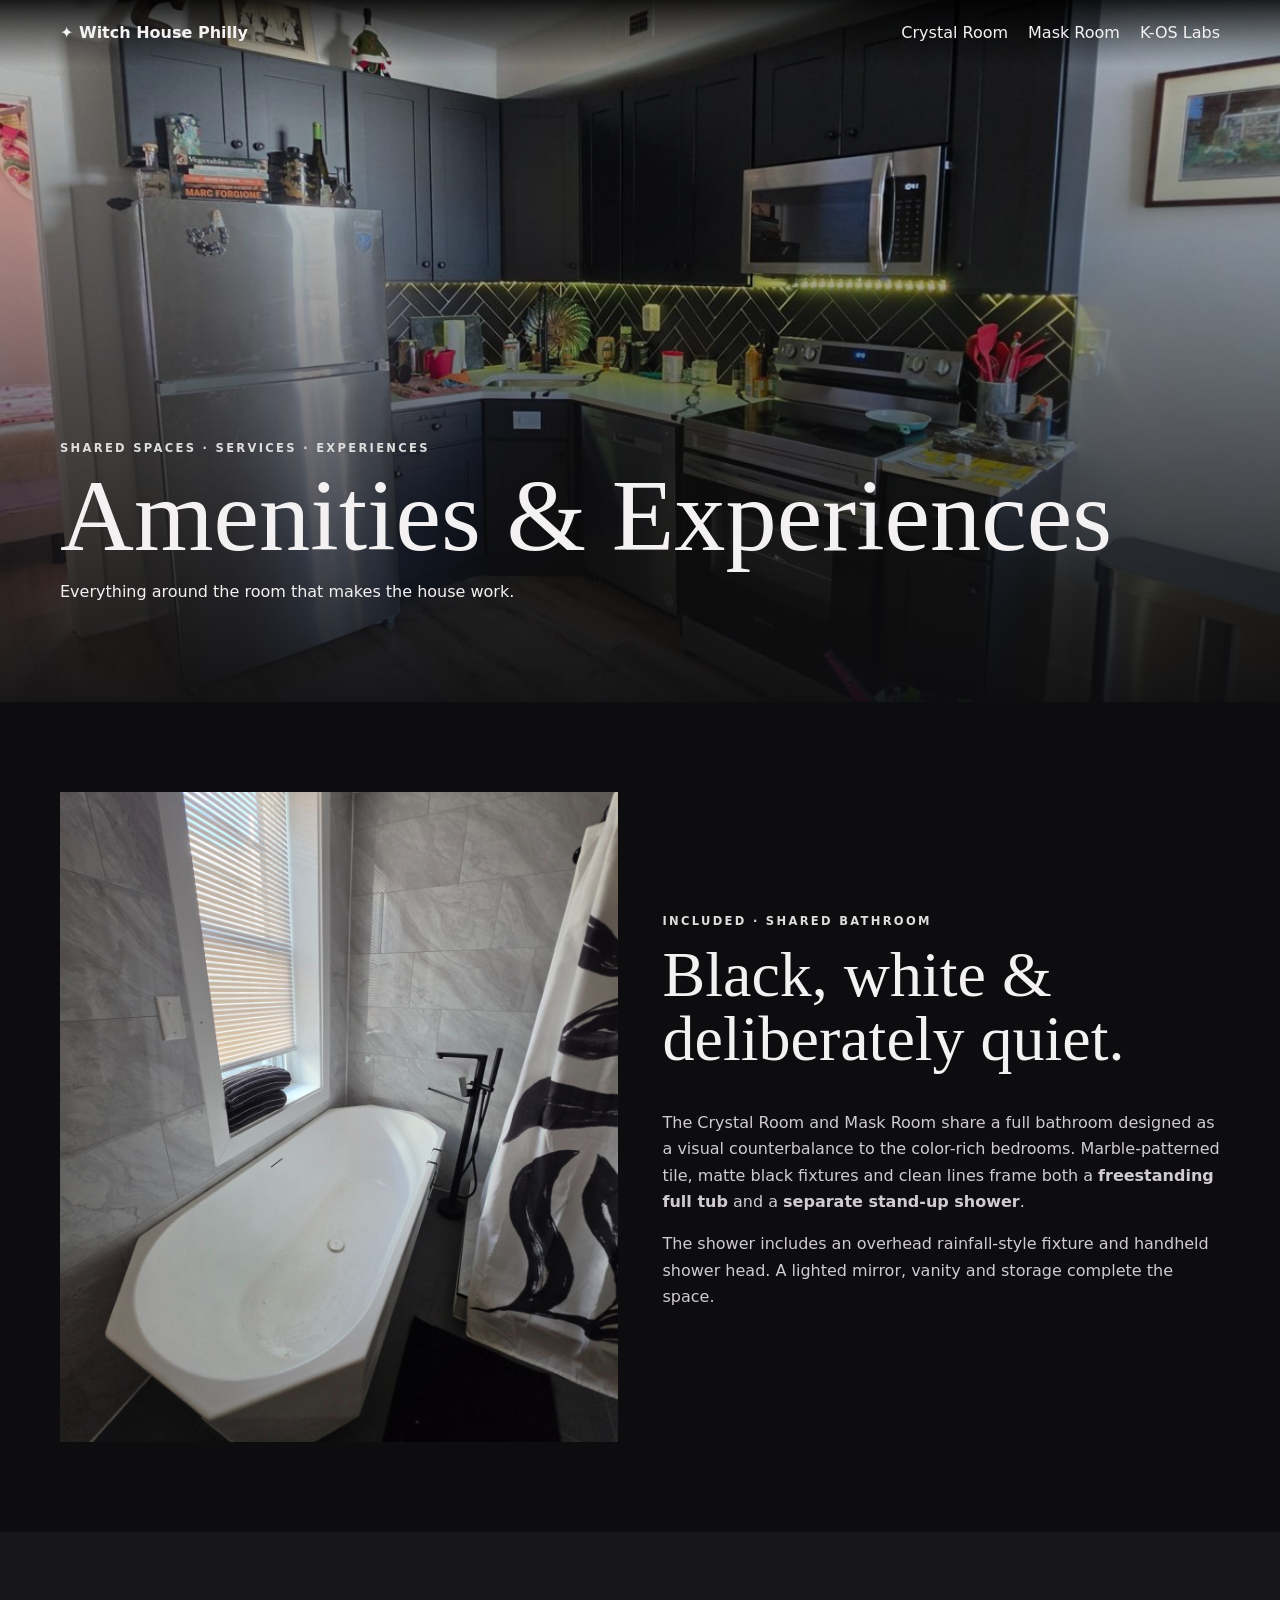
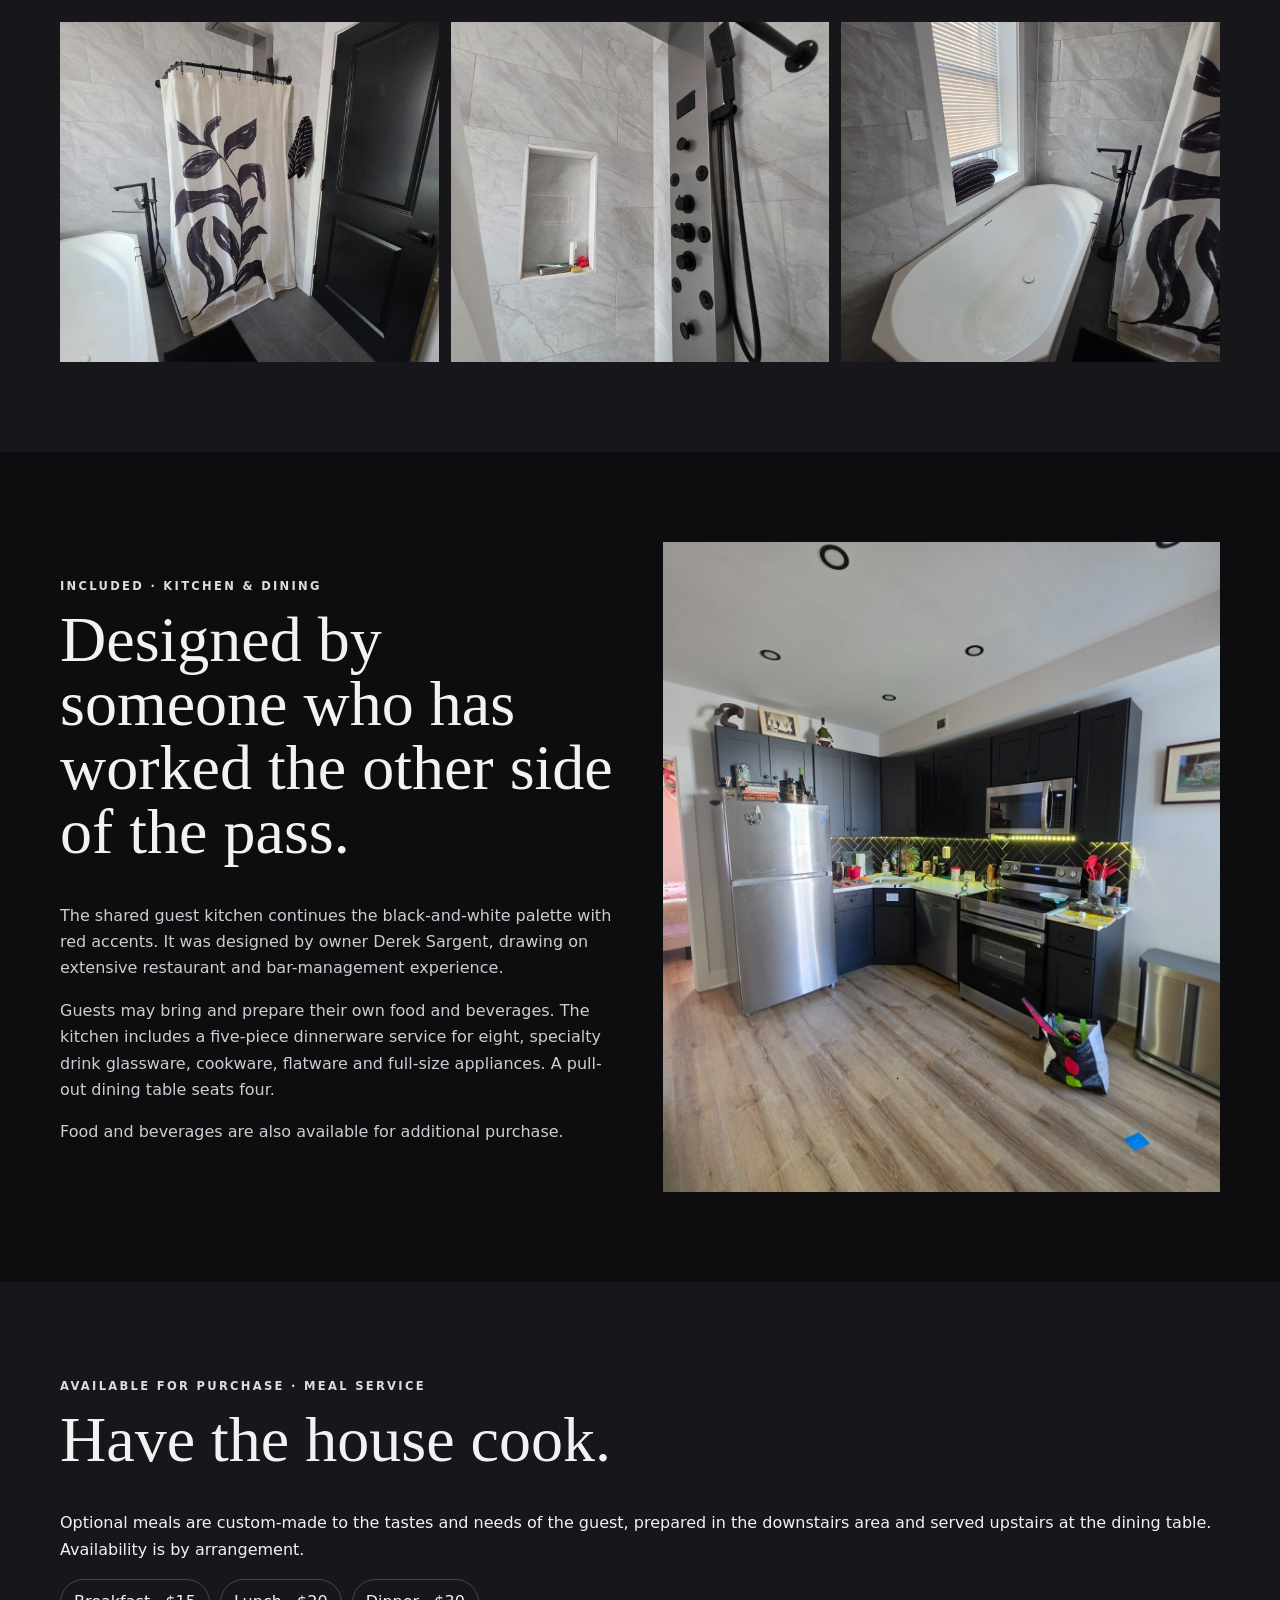
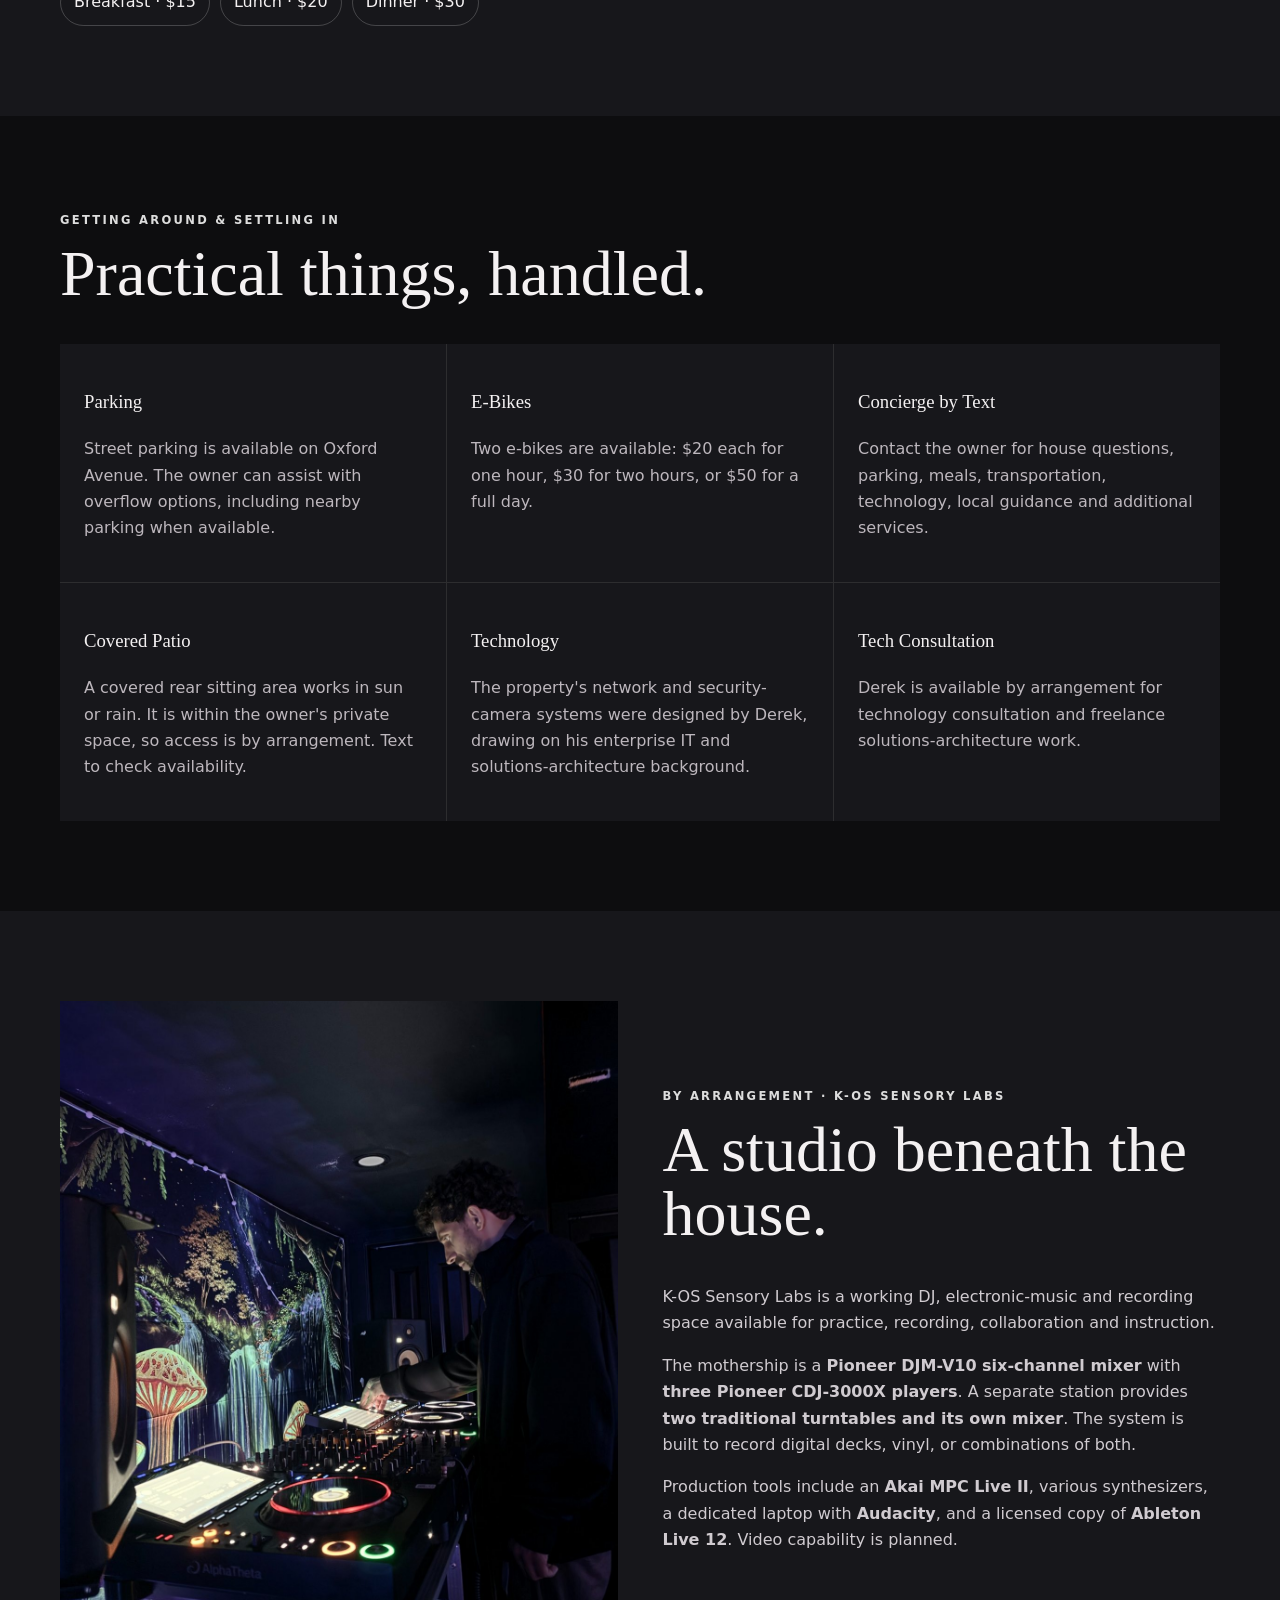
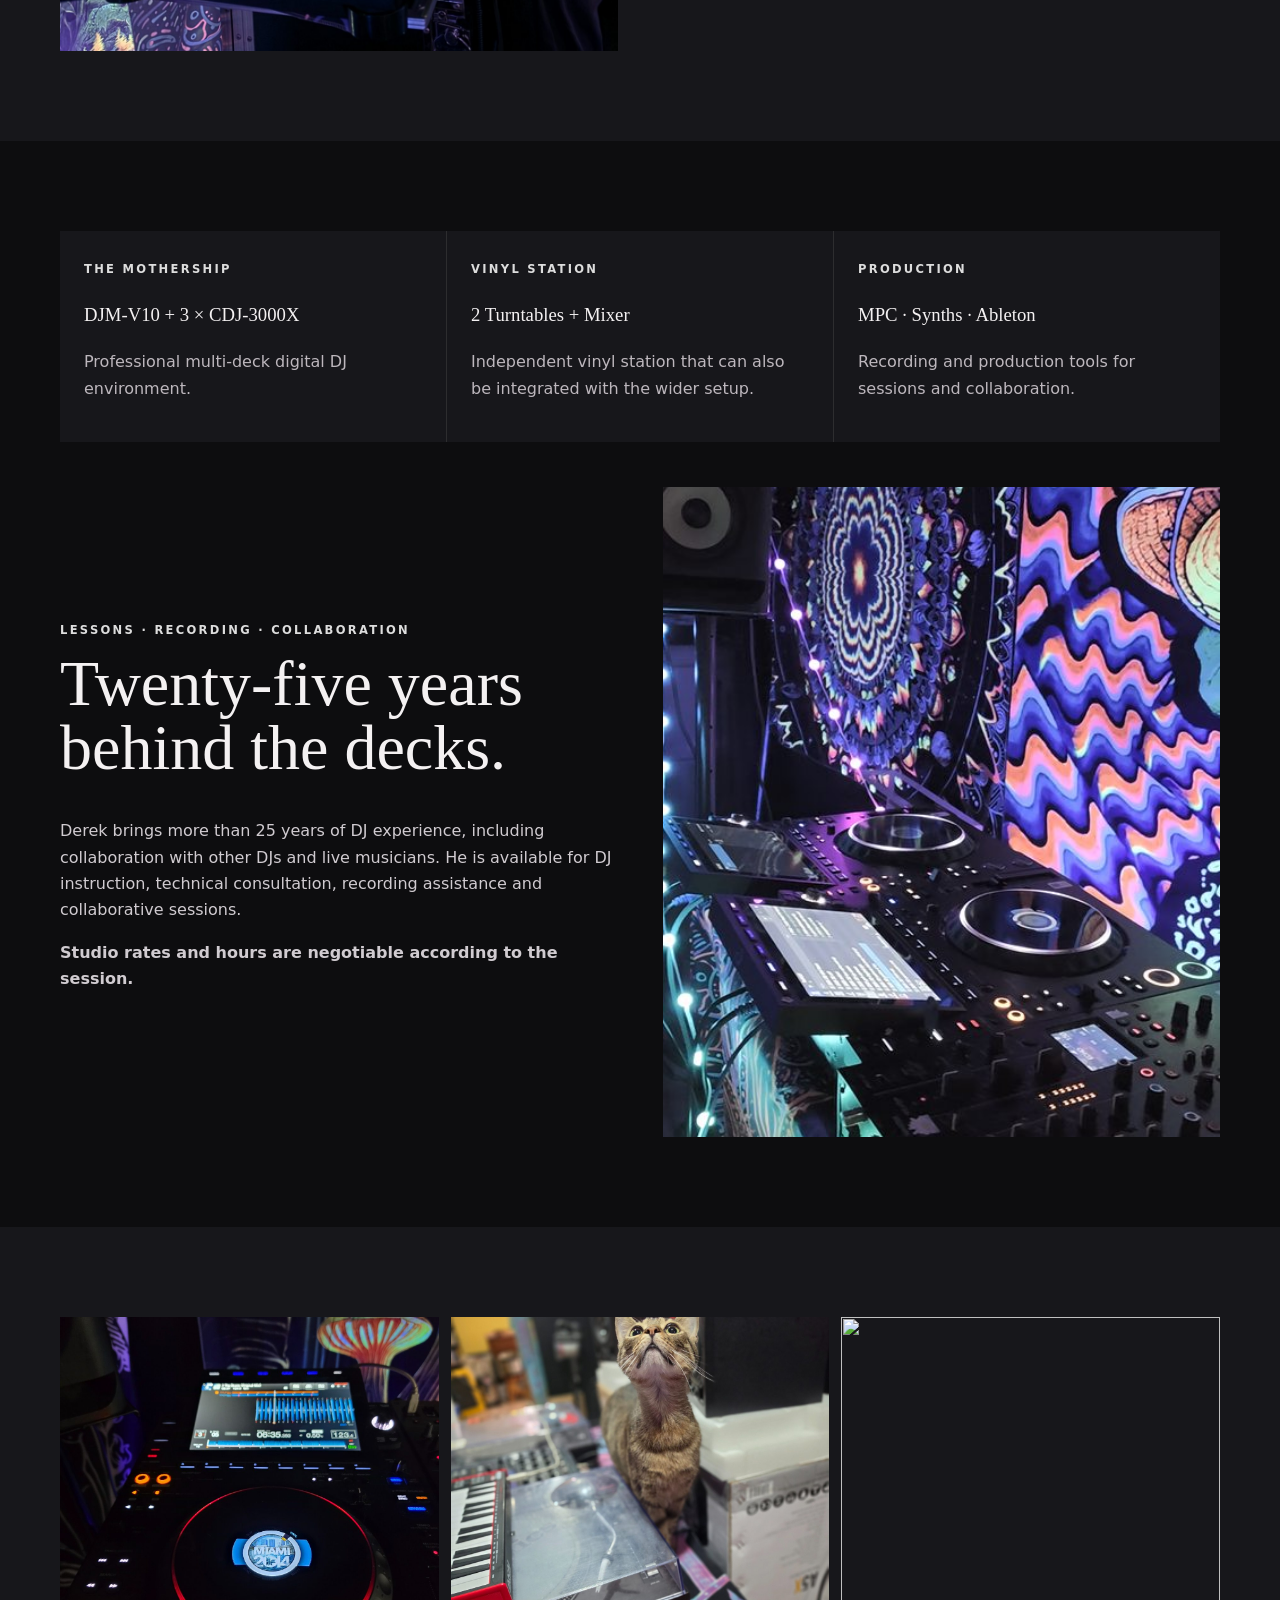
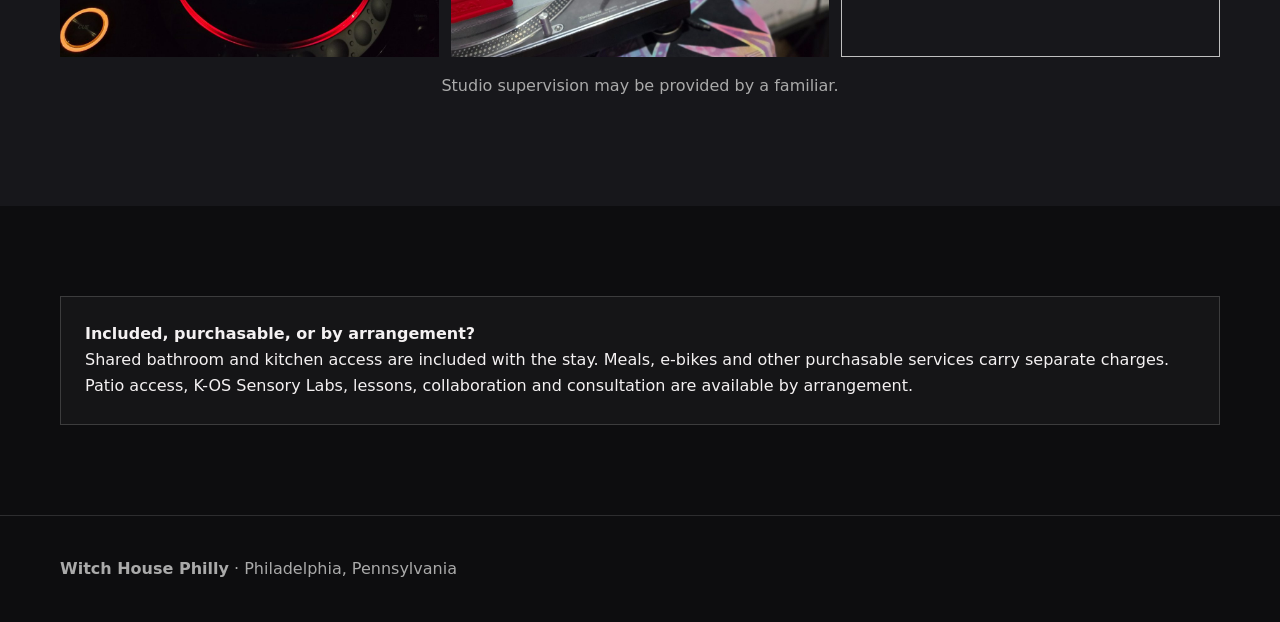
==== amenities/index.html @ c9d3672b "Add files via upload initial witch house philly upload" ====
<!doctype html><html><head><meta charset="utf-8"><meta name="viewport" content="width=device-width,initial-scale=1"><title>Amenities & Experiences | Witch House Philly</title><link rel="stylesheet" href="styles.css"></head><body>
<header><a href="../index.html"><b>✦ Witch House Philly</b></a><nav><a href="../crystal-room/index.html">Crystal Room</a><a href="../mask-room/index.html">Mask Room</a><a href="#kos">K-OS Labs</a></nav></header>
<section class="hero"><img src="assets/kitchen-wide.jpg"><div><span class="k">Shared spaces · services · experiences</span><h1>Amenities & Experiences</h1><p>Everything around the room that makes the house work.</p></div></section>

<section class="section wrap"><div class="split"><img src="assets/bath-tub.jpg"><div class="copy"><span class="k">Included · Shared Bathroom</span><h2>Black, white & deliberately quiet.</h2><p>The Crystal Room and Mask Room share a full bathroom designed as a visual counterbalance to the color-rich bedrooms. Marble-patterned tile, matte black fixtures and clean lines frame both a <b>freestanding full tub</b> and a <b>separate stand-up shower</b>.</p><p>The shower includes an overhead rainfall-style fixture and handheld shower head. A lighted mirror, vanity and storage complete the space.</p></div></div></section>
<section class="section band"><div class="wrap gallery"><img src="assets/bath-shower.jpg"><img src="assets/bath-panel.jpg"><img src="assets/bath-tub.jpg"></div></section>

<section class="section wrap"><div class="split"><div class="copy"><span class="k">Included · Kitchen & Dining</span><h2>Designed by someone who has worked the other side of the pass.</h2><p>The shared guest kitchen continues the black-and-white palette with red accents. It was designed by owner Derek Sargent, drawing on extensive restaurant and bar-management experience.</p><p>Guests may bring and prepare their own food and beverages. The kitchen includes a five-piece dinnerware service for eight, specialty drink glassware, cookware, flatware and full-size appliances. A pull-out dining table seats four.</p><p>Food and beverages are also available for additional purchase.</p></div><img src="assets/kitchen-wide.jpg"></div></section>

<section class="section band"><div class="wrap"><span class="k">Available for purchase · Meal Service</span><h2>Have the house cook.</h2><p>Optional meals are custom-made to the tastes and needs of the guest, prepared in the downstairs area and served upstairs at the dining table. Availability is by arrangement.</p><div class="prices"><div class="price">Breakfast · $15</div><div class="price">Lunch · $20</div><div class="price">Dinner · $30</div></div></div></section>

<section class="section wrap"><span class="k">Getting around & settling in</span><h2>Practical things, handled.</h2><div class="cards"><div class="card"><h3>Parking</h3><p>Street parking is available on Oxford Avenue. The owner can assist with overflow options, including nearby parking when available.</p></div><div class="card"><h3>E-Bikes</h3><p>Two e-bikes are available: $20 each for one hour, $30 for two hours, or $50 for a full day.</p></div><div class="card"><h3>Concierge by Text</h3><p>Contact the owner for house questions, parking, meals, transportation, technology, local guidance and additional services.</p></div><div class="card"><h3>Covered Patio</h3><p>A covered rear sitting area works in sun or rain. It is within the owner's private space, so access is by arrangement. Text to check availability.</p></div><div class="card"><h3>Technology</h3><p>The property's network and security-camera systems were designed by Derek, drawing on his enterprise IT and solutions-architecture background.</p></div><div class="card"><h3>Tech Consultation</h3><p>Derek is available by arrangement for technology consultation and freelance solutions-architecture work.</p></div></div></section>

<section class="section band" id="kos"><div class="wrap split"><img src="assets/kos-session.jpg"><div class="copy"><span class="k">By arrangement · K-OS Sensory Labs</span><h2>A studio beneath the house.</h2><p>K-OS Sensory Labs is a working DJ, electronic-music and recording space available for practice, recording, collaboration and instruction.</p><p>The mothership is a <b>Pioneer DJM-V10 six-channel mixer</b> with <b>three Pioneer CDJ-3000X players</b>. A separate station provides <b>two traditional turntables and its own mixer</b>. The system is built to record digital decks, vinyl, or combinations of both.</p><p>Production tools include an <b>Akai MPC Live II</b>, various synthesizers, a dedicated laptop with <b>Audacity</b>, and a licensed copy of <b>Ableton Live 12</b>. Video capability is planned.</p></div></div></section>

<section class="section wrap"><div class="cards"><div class="card"><span class="k">The Mothership</span><h3>DJM-V10 + 3 × CDJ-3000X</h3><p>Professional multi-deck digital DJ environment.</p></div><div class="card"><span class="k">Vinyl Station</span><h3>2 Turntables + Mixer</h3><p>Independent vinyl station that can also be integrated with the wider setup.</p></div><div class="card"><span class="k">Production</span><h3>MPC · Synths · Ableton</h3><p>Recording and production tools for sessions and collaboration.</p></div></div><div style="height:45px"></div><div class="split"><div class="copy"><span class="k">Lessons · Recording · Collaboration</span><h2>Twenty-five years behind the decks.</h2><p>Derek brings more than 25 years of DJ experience, including collaboration with other DJs and live musicians. He is available for DJ instruction, technical consultation, recording assistance and collaborative sessions.</p><p><b>Studio rates and hours are negotiable according to the session.</b></p></div><img src="assets/kos-rig.jpg"></div></section>

<section class="section band"><div class="wrap gallery"><img src="assets/kos-cdj.jpg"><img src="assets/kos-cat.jpg"><img src="assets/kos-cat-decks.jpg"></div><div class="wrap"><p style="text-align:center;color:#aaa">Studio supervision may be provided by a familiar.</p></div></section>
<section class="section wrap"><div class="notice"><b>Included, purchasable, or by arrangement?</b><br>Shared bathroom and kitchen access are included with the stay. Meals, e-bikes and other purchasable services carry separate charges. Patio access, K-OS Sensory Labs, lessons, collaboration and consultation are available by arrangement.</div></section>
<footer><div class="wrap"><b>Witch House Philly</b> · Philadelphia, Pennsylvania</div></footer></body></html>
---- amenities/styles.css ----
*{box-sizing:border-box}body{margin:0;background:#0d0d0f;color:#f4f1f2;font:16px/1.65 Inter,system-ui,sans-serif}a{color:inherit}.wrap{width:min(calc(100% - 40px),1160px);margin:auto}header{position:fixed;z-index:9;top:0;left:0;right:0;padding:20px max(20px,calc((100vw - 1160px)/2));display:flex;justify-content:space-between;background:linear-gradient(#000d,transparent)}header a{text-decoration:none}nav{display:flex;gap:20px}.hero{height:78vh;min-height:580px;position:relative}.hero img{width:100%;height:100%;object-fit:cover}.hero:after{content:"";position:absolute;inset:0;background:linear-gradient(transparent,#0d0d0fee)}.hero div{position:absolute;z-index:2;bottom:9vh;left:max(20px,calc((100vw - 1160px)/2))}.k{color:#ddd;text-transform:uppercase;letter-spacing:.2em;font-size:.72rem;font-weight:800}h1,h2,h3{font-family:Georgia,serif;font-weight:500}h1{font-size:clamp(3rem,8vw,7rem);line-height:.9;margin:.1em 0}h2{font-size:clamp(2.3rem,5vw,4.5rem);line-height:1;margin:.15em 0 .6em}.section{padding:90px 0}.split{display:grid;grid-template-columns:1fr 1fr;gap:45px;align-items:center}.split img{width:100%;max-height:650px;object-fit:cover}.copy p{color:#d0cbd0}.band{background:#17171b}.cards{display:grid;grid-template-columns:repeat(3,1fr);gap:1px;background:#ffffff22}.card{background:#17171b;padding:24px}.card p{color:#bdb7bd}.prices{display:flex;gap:10px;flex-wrap:wrap}.price{border:1px solid #ffffff33;border-radius:99px;padding:9px 13px}.gallery{display:grid;grid-template-columns:repeat(3,1fr);gap:12px}.gallery img{width:100%;height:340px;object-fit:cover}.notice{border:1px solid #ffffff2a;padding:24px;background:#ffffff08}footer{padding:40px 0;border-top:1px solid #ffffff22;color:#aaa}@media(max-width:760px){nav{gap:8px;font-size:.78rem}.split,.cards,.gallery{grid-template-columns:1fr}.section{padding:65px 0}.gallery img{height:auto}}
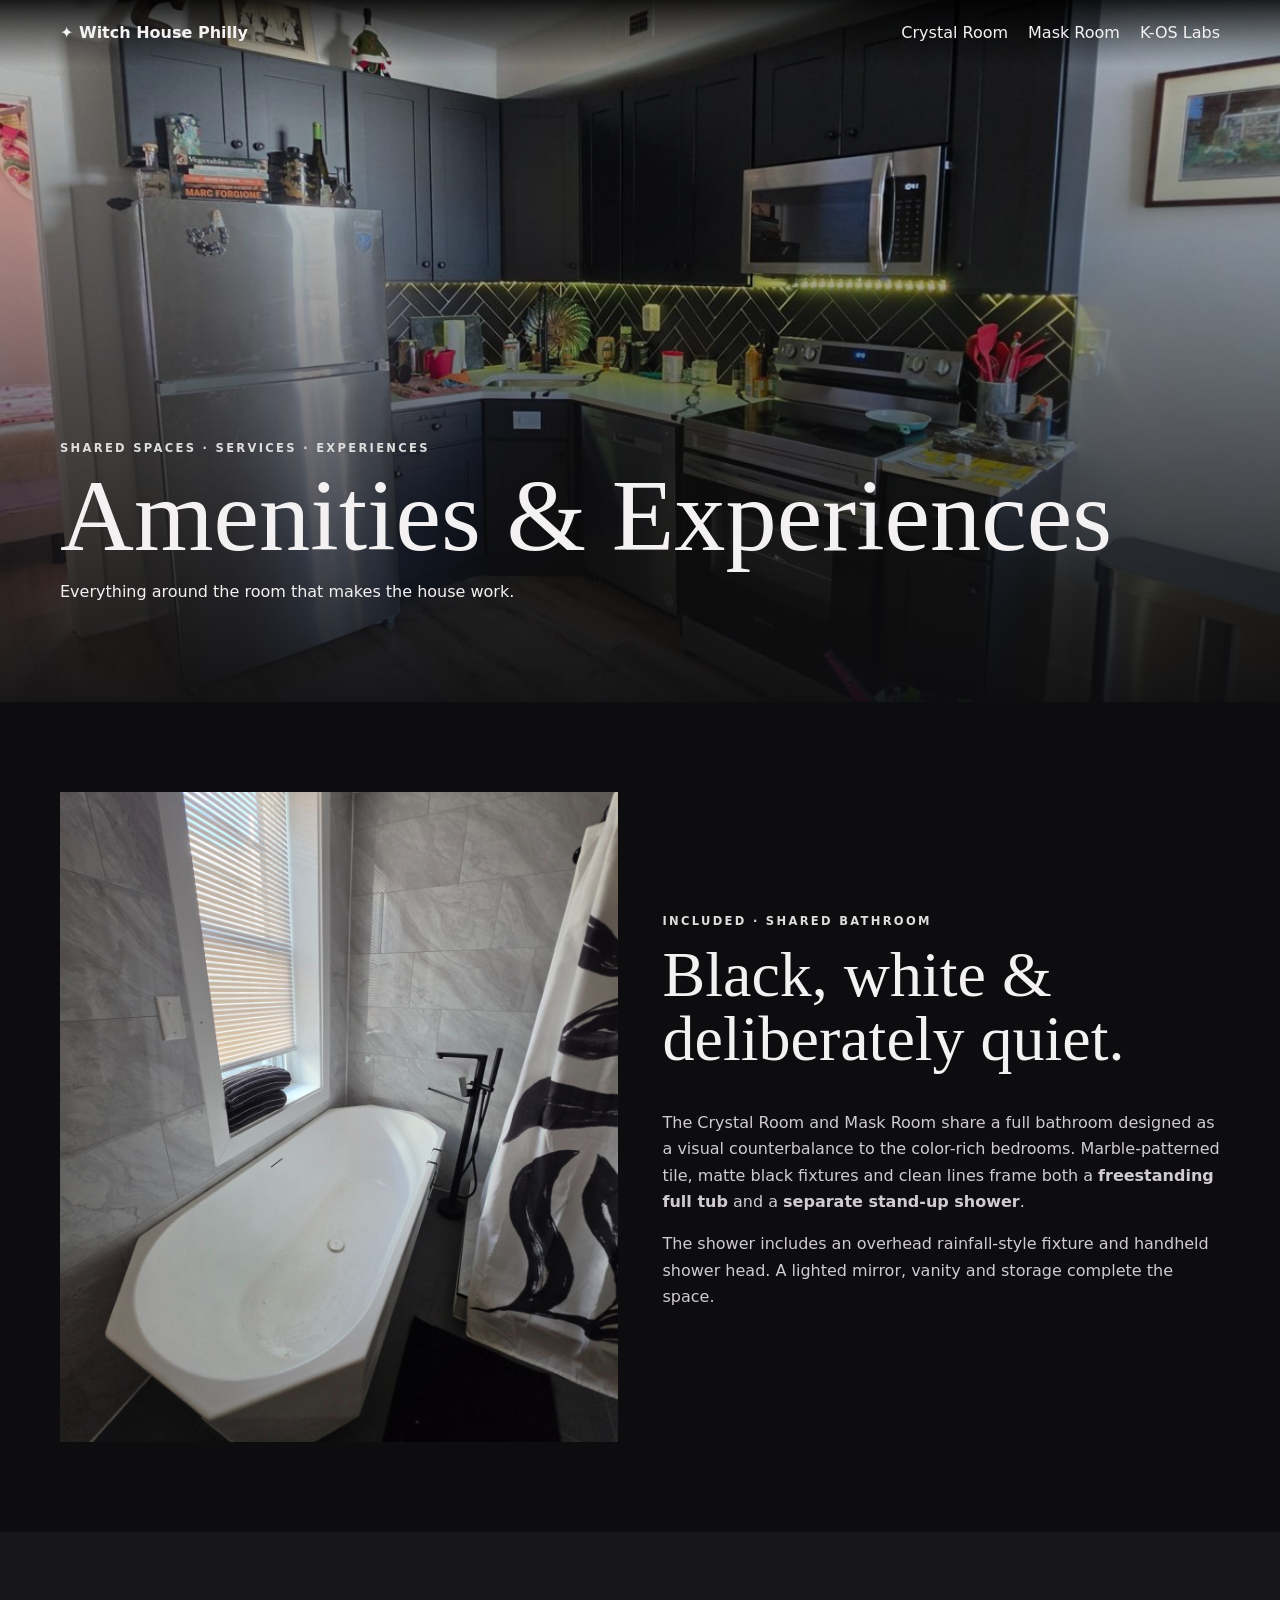
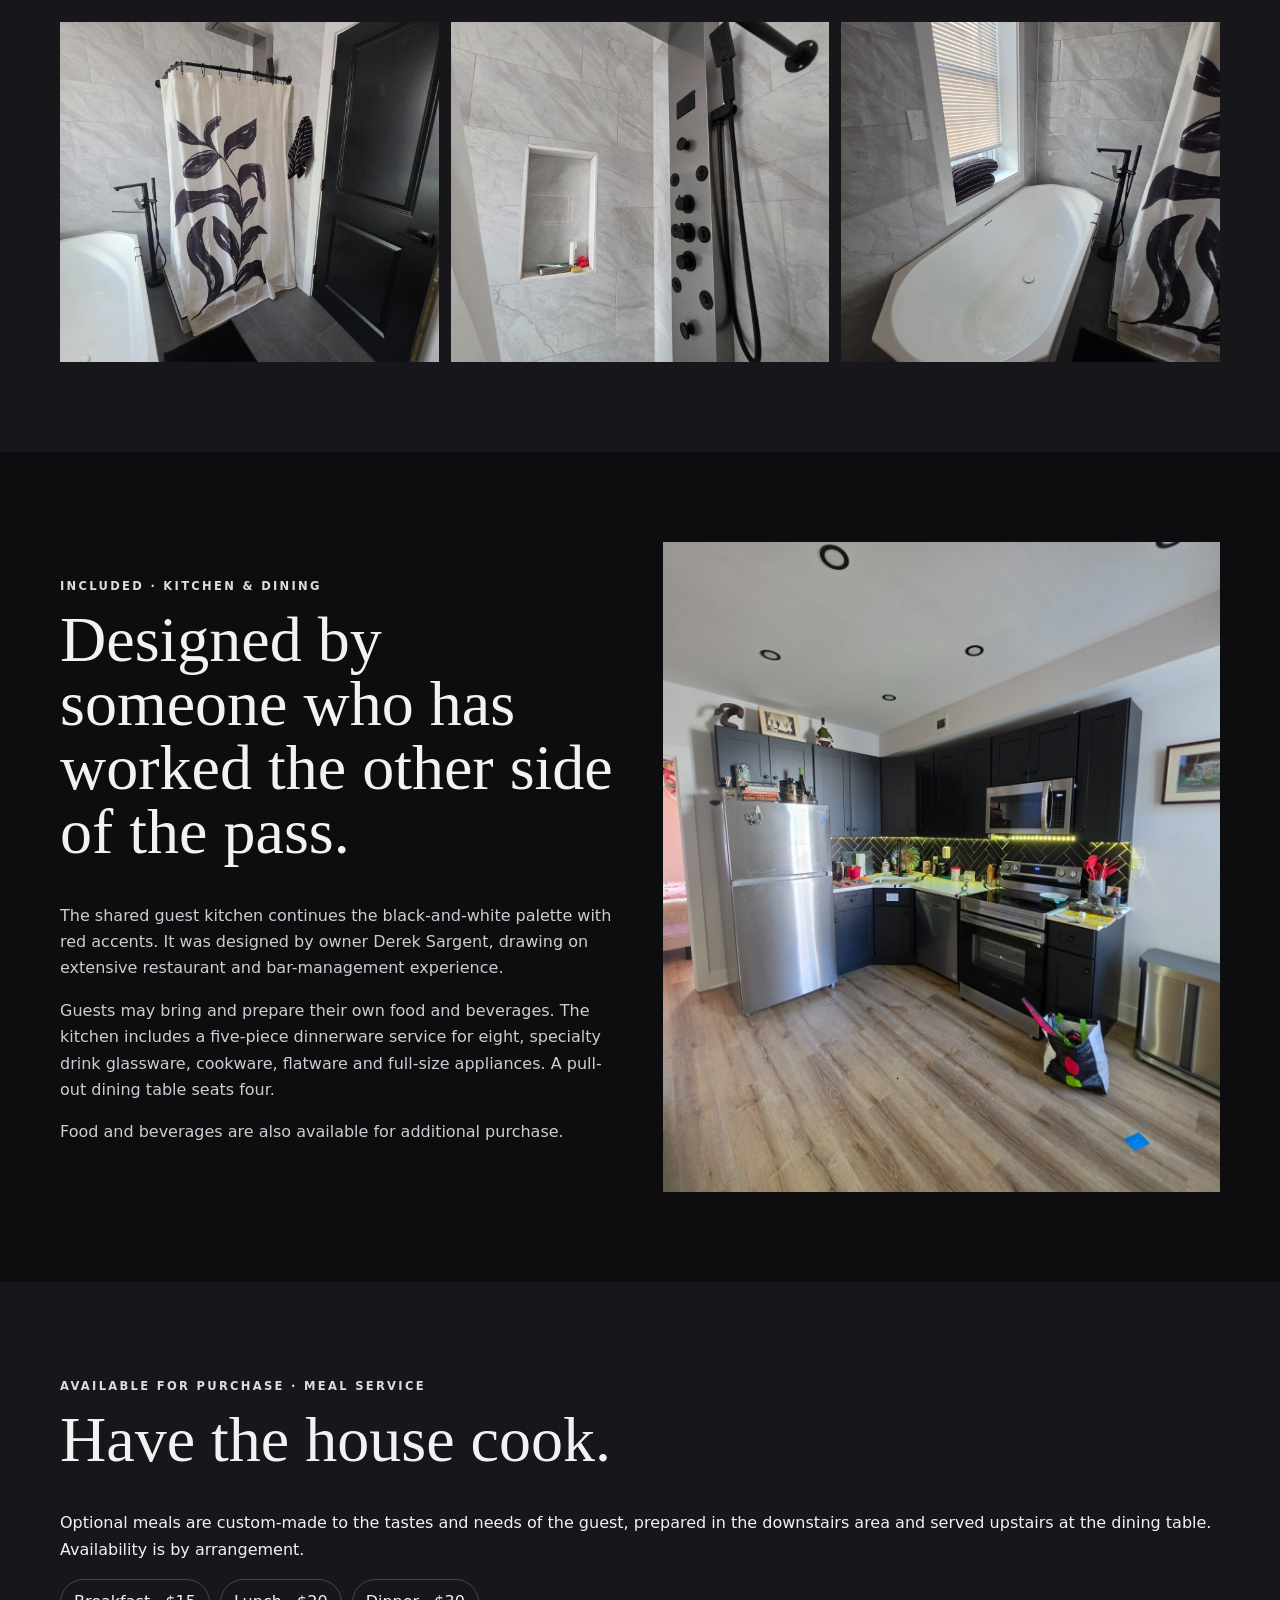
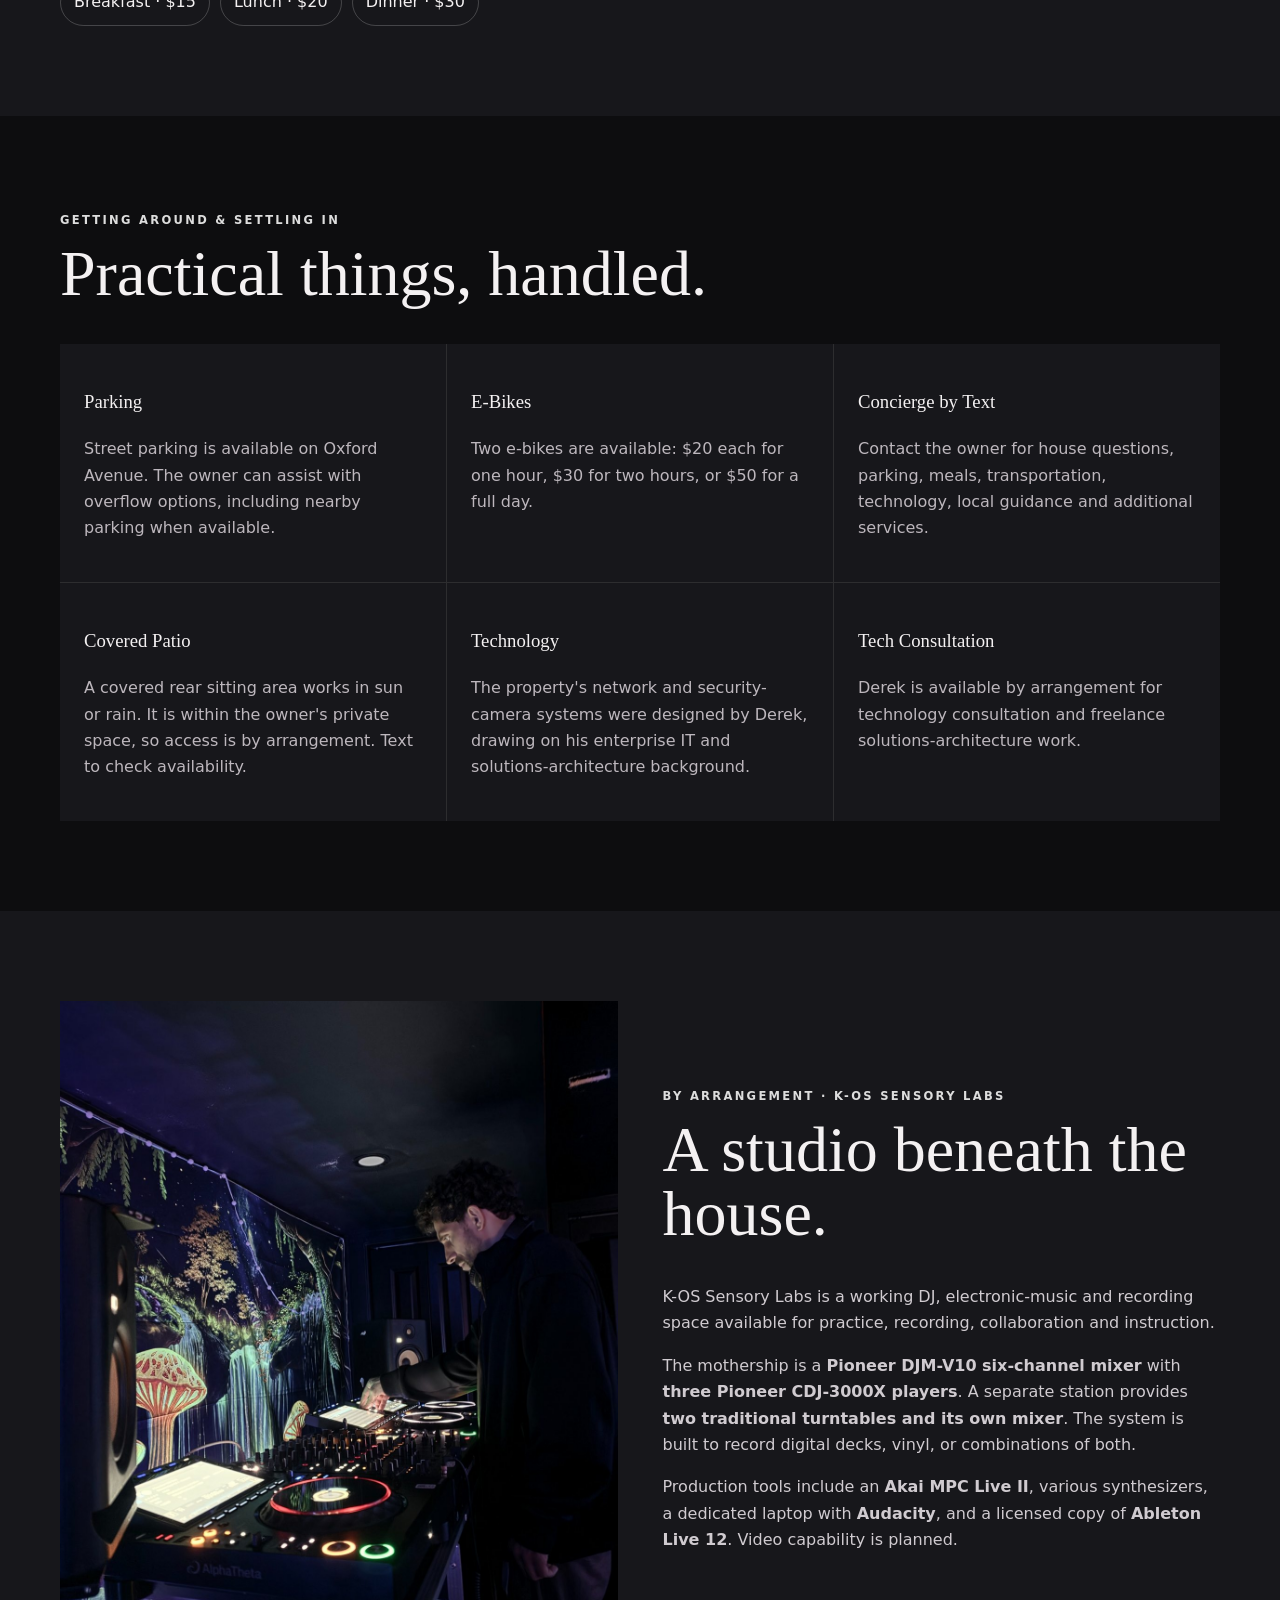
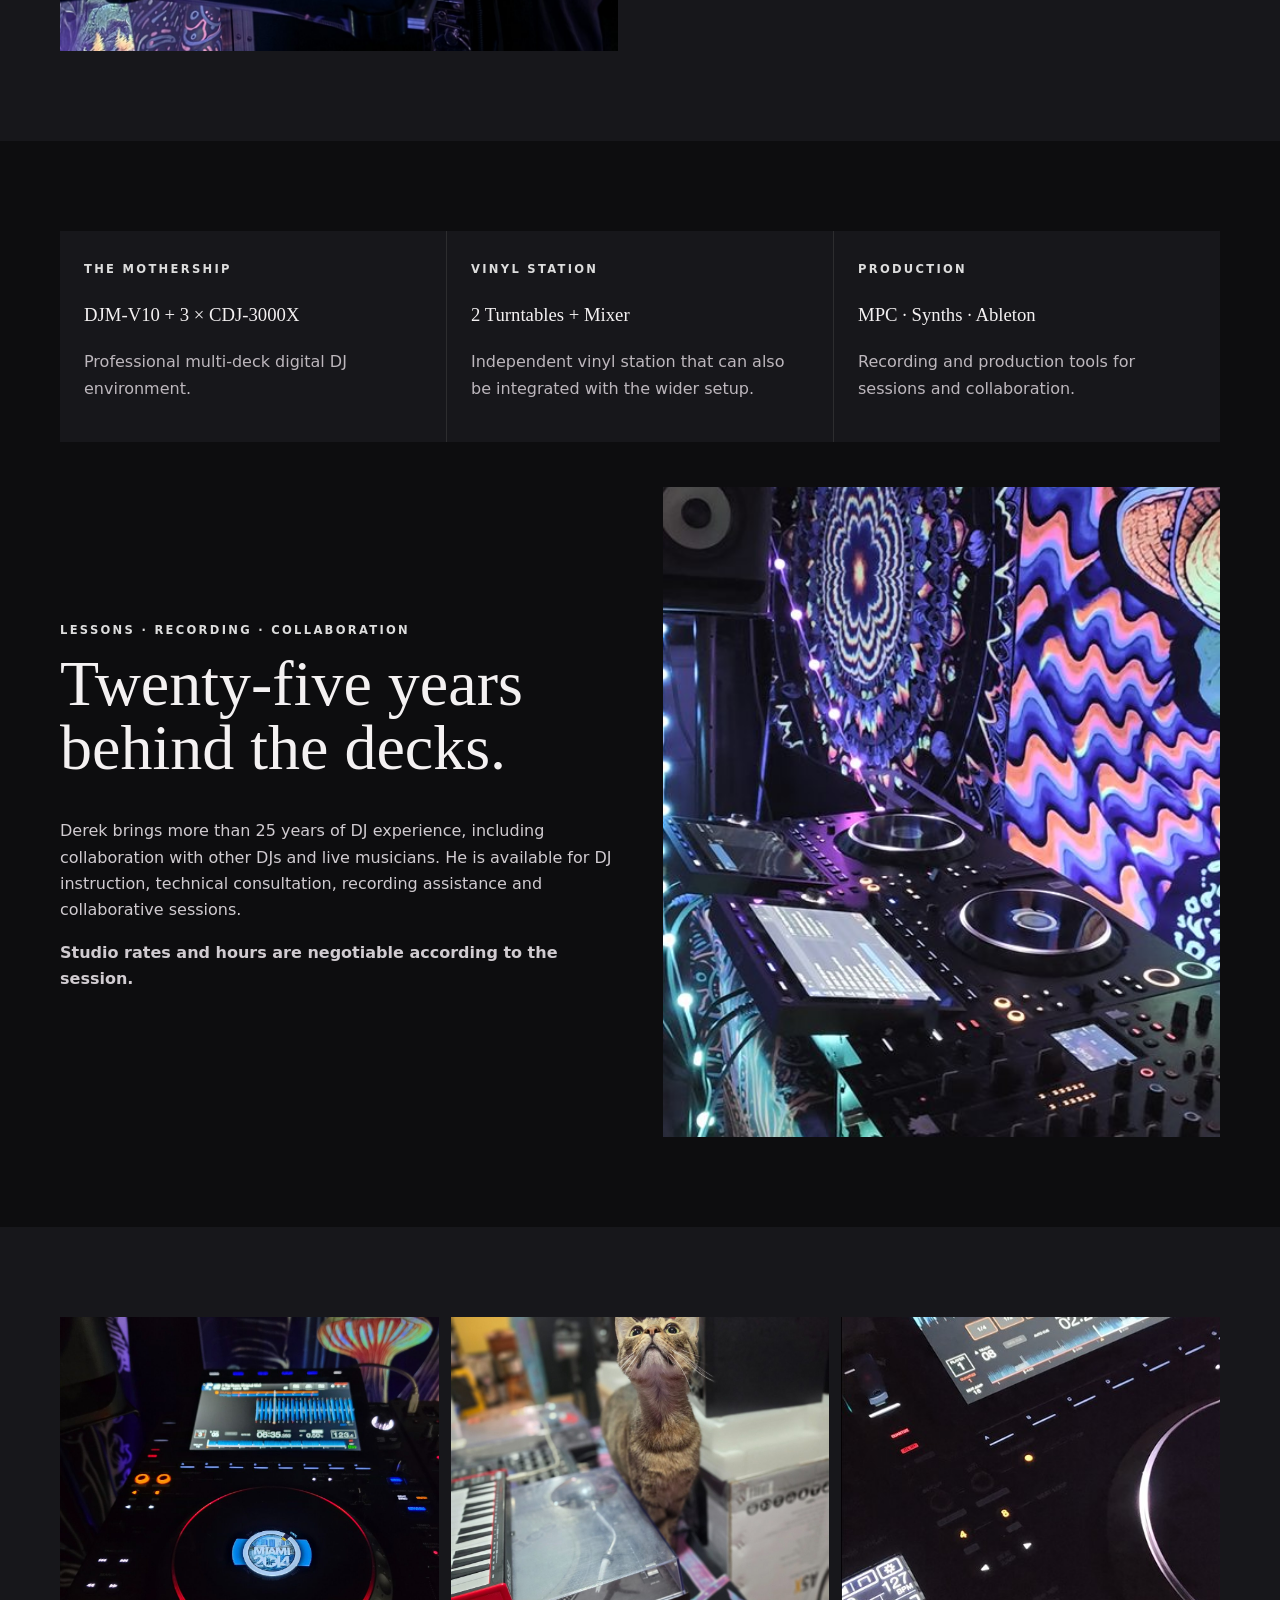
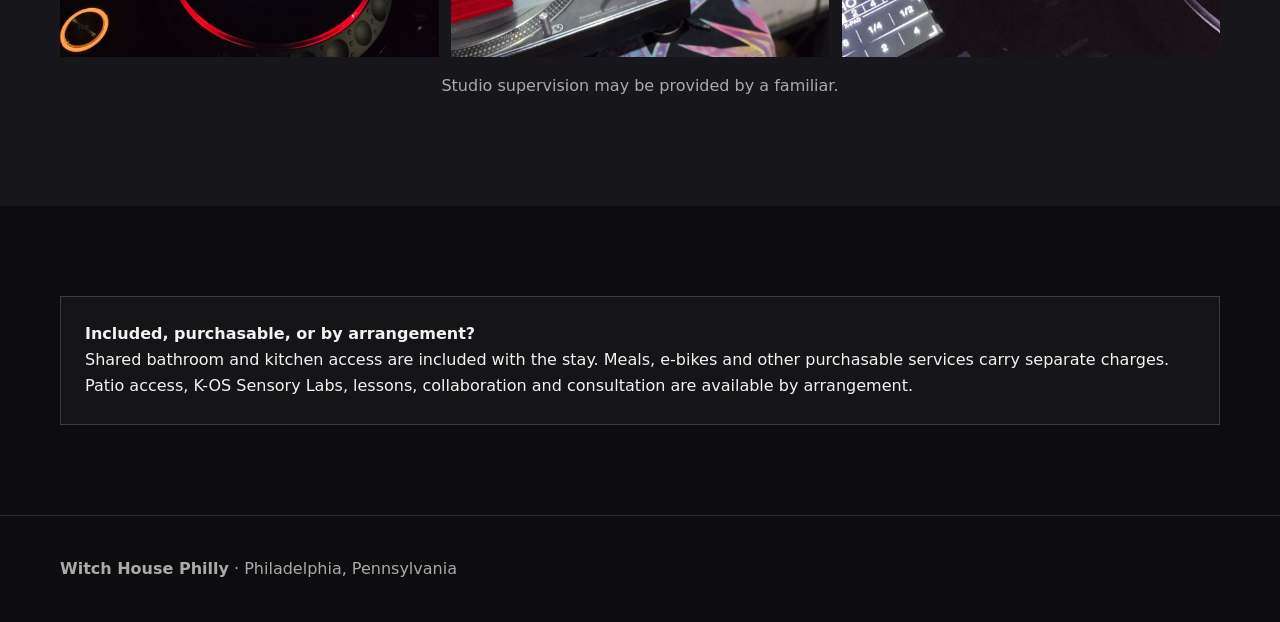
==== commit f0599cb0: "Add files via upload Update navigation links and site content" ====
--- a/amenities/index.html
+++ b/amenities/index.html
@@ -15,6 +15,6 @@
 
 <section class="section wrap"><div class="cards"><div class="card"><span class="k">The Mothership</span><h3>DJM-V10 + 3 × CDJ-3000X</h3><p>Professional multi-deck digital DJ environment.</p></div><div class="card"><span class="k">Vinyl Station</span><h3>2 Turntables + Mixer</h3><p>Independent vinyl station that can also be integrated with the wider setup.</p></div><div class="card"><span class="k">Production</span><h3>MPC · Synths · Ableton</h3><p>Recording and production tools for sessions and collaboration.</p></div></div><div style="height:45px"></div><div class="split"><div class="copy"><span class="k">Lessons · Recording · Collaboration</span><h2>Twenty-five years behind the decks.</h2><p>Derek brings more than 25 years of DJ experience, including collaboration with other DJs and live musicians. He is available for DJ instruction, technical consultation, recording assistance and collaborative sessions.</p><p><b>Studio rates and hours are negotiable according to the session.</b></p></div><img src="assets/kos-rig.jpg"></div></section>
 
-<section class="section band"><div class="wrap gallery"><img src="assets/kos-cdj.jpg"><img src="assets/kos-cat.jpg"><img src="assets/kos-cat-decks.jpg"></div><div class="wrap"><p style="text-align:center;color:#aaa">Studio supervision may be provided by a familiar.</p></div></section>
+<section class="section band"><div class="wrap gallery"><img src="assets/kos-cdj.jpg"><img src="assets/kos-cat.jpg"><img src="assets/kos-cdj3000.jpg"></div><div class="wrap"><p style="text-align:center;color:#aaa">Studio supervision may be provided by a familiar.</p></div></section>
 <section class="section wrap"><div class="notice"><b>Included, purchasable, or by arrangement?</b><br>Shared bathroom and kitchen access are included with the stay. Meals, e-bikes and other purchasable services carry separate charges. Patio access, K-OS Sensory Labs, lessons, collaboration and consultation are available by arrangement.</div></section>
 <footer><div class="wrap"><b>Witch House Philly</b> · Philadelphia, Pennsylvania</div></footer></body></html>
